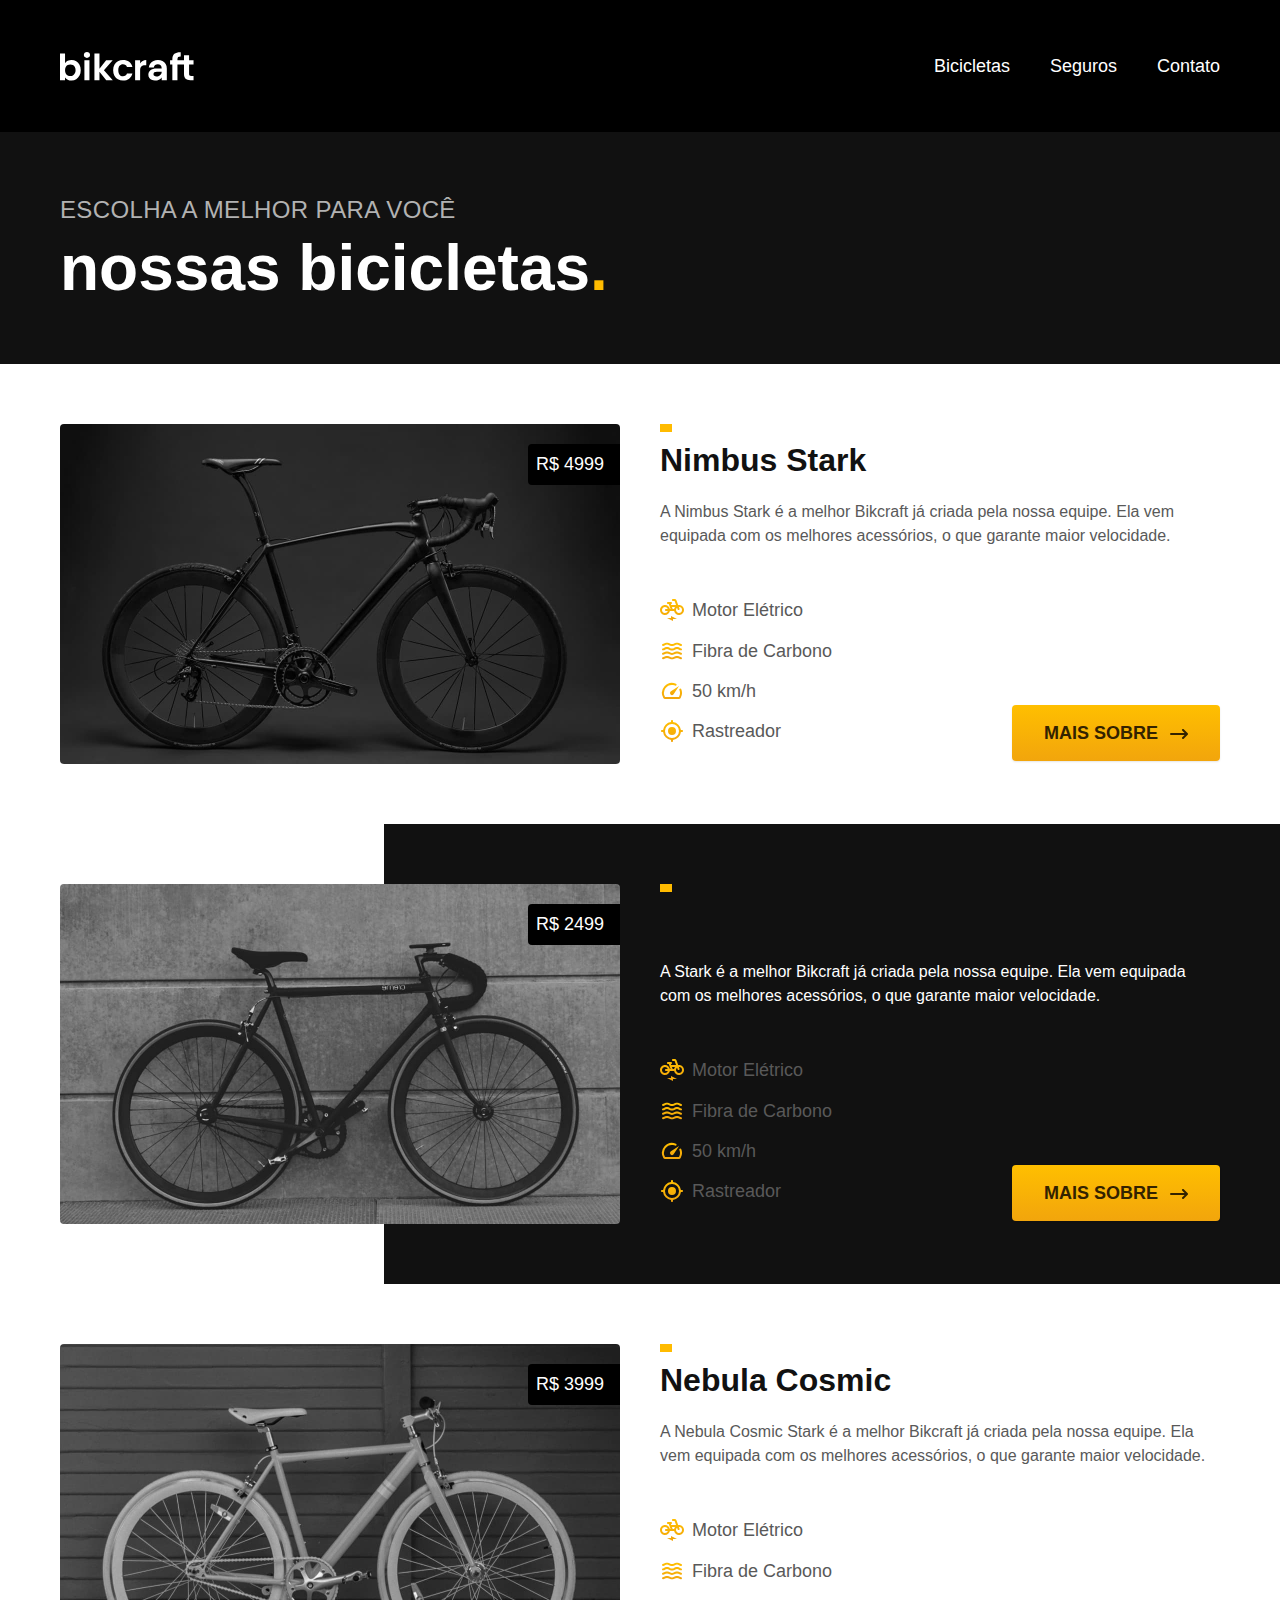
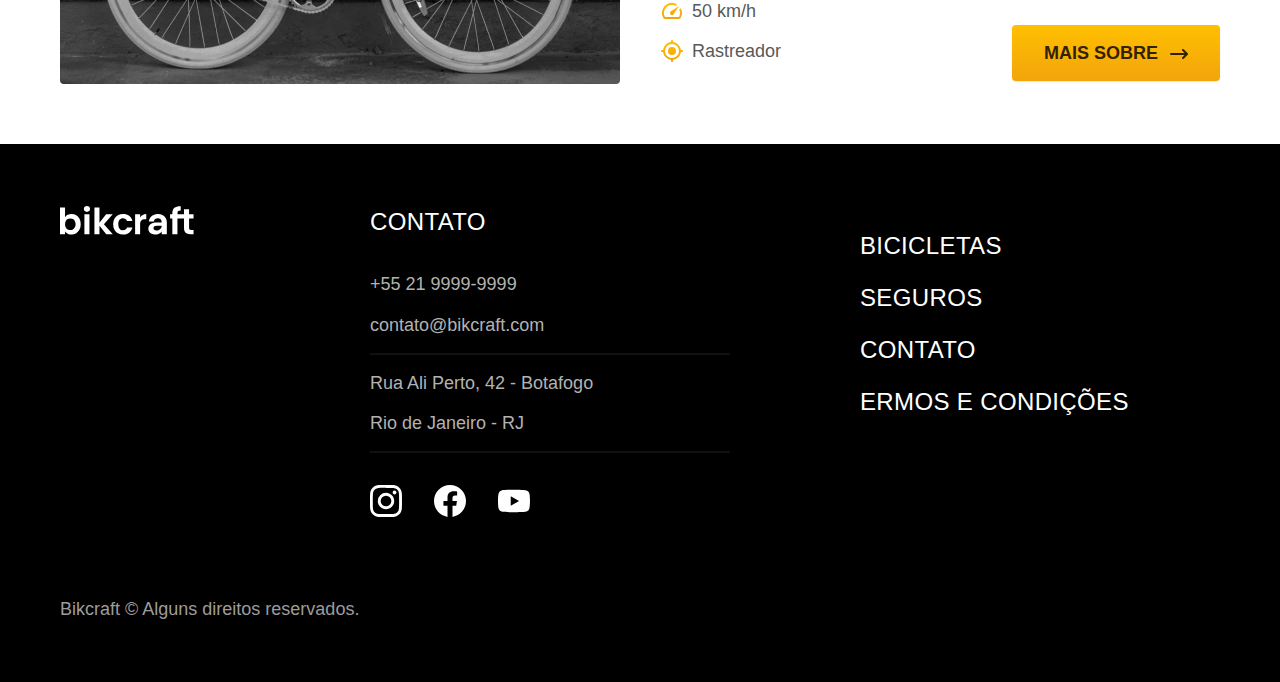
==== bicicletas.html @ 092a80c0 "update" ====
<!DOCTYPE html>
<html lang="en">
<head>
    <meta charset="UTF-8">
    <meta http-equiv="X-UA-Compatible" content="IE=edge">
    <meta name="viewport" content="width=device-width, initial-scale=1.0">
    <link rel="stylesheet" href="css/style.css">
    <title>Bicicletas | Bikcraft</title>
</head>
<body>
    <header class="header-bg">
        <div class="header">
            <a href="./">
                <img src="./img/bikcraft.svg" alt="Bikcraft">
            </a>
    
            <nav aria-label="primaria">
                <ul class="header-menu font-1-m cor-0">
                    <li><a href="./bicicletas.html">Bicicletas</a></li>
                    <li><a href="./seguros.html">Seguros</a></li>
                    <li><a href="./contato.html">Contato</a></li>
                </ul>
            </nav>
        </div>
    </header>
    <main>
        <div class="titulo-bg">
            <div class="titulo container">
                <p class="font-2-l-b cor-5">Escolha a melhor para você</p>
                <h1 class="font-1-xxl cor-0">nossas bicicletas<span class="cor-p1">.</span></h1>
            </div>
        </div>
       <div class="bicicletas container">
        <div class="bicicletas-imagem">
            <img src="./img/bicicletas/nimbus.jpg" alt="Bicicletas preta"/>
            <span class="font-2-m cor-0">R$ 4999</span>
        </div>
          <div class="bicicletas-conteudo">
            <h2 class="font-1-xl">Nimbus Stark</h2>
            <p class="font-2-s cor-8">A Nimbus Stark é a melhor Bikcraft já criada pela nossa equipe. Ela vem equipada com os melhores acessórios, o que
            garante maior velocidade.</p>
            <ul class="font-1-m cor-8">
                <li>
                    <img src="img/icones/eletrica.svg" alt="">
                    Motor Elétrico
                </li>
                <li>
                    <img src="img/icones/carbono.svg" alt="">
                    Fibra de Carbono
                </li>
                <li>
                    <img src="img/icones/velocidade.svg" alt="">
                    50 km/h
                </li>
                <li>
                    <img src="img/icones/rastreador.svg" alt="">
                    Rastreador
                </li>
            </ul>
            <a class="botao seta" href="./bicicletas/nimbus.html">Mais Sobre</a>
          </div>
          
       </div>
        <div class="bicicletas-bg">
            <div class="bicicletas container">
                <div class="bicicletas-imagem">
                    <img src="./img/bicicletas/magic.jpg" alt="Bicicletas preta" />
                    <span class="font-2-m cor-0">R$ 2499</span>
                </div>
                <div class="bicicletas-conteudo">
                    <h2 class="font-1-xl">Magic Might</h2>
                    <p class="font-2-s cor-0">A  Stark é a melhor Bikcraft já criada pela nossa equipe. Ela vem equipada com
                        os melhores acessórios, o que
                        garante maior velocidade.</p>
                        <ul class="font-1-m cor-8">
                            <li>
                                <img src="img/icones/eletrica.svg" alt="">
                                Motor Elétrico
                            </li>
                            <li>
                                <img src="img/icones/carbono.svg" alt="">
                                Fibra de Carbono
                            </li>
                            <li>
                                <img src="img/icones/velocidade.svg" alt="">
                                50 km/h
                            </li>
                            <li>
                                <img src="img/icones/rastreador.svg" alt="">
                                Rastreador
                            </li>
                        </ul>
                        <a class="botao seta" href="./bicicletas/nimbus.html">Mais Sobre</a>
                </div>
                
            </div>
        </div>
        <div class="bicicletas container">
            <div class="bicicletas-imagem">
                <img src="./img/bicicletas/nebula.jpg" alt="Bicicletas preta" />
                <span class="font-2-m cor-0">R$ 3999</span>
            </div>
            <div class="bicicletas-conteudo">
                <h2 class="font-1-xl">Nebula Cosmic</h2>
                <p class="font-2-s cor-8">A Nebula Cosmic Stark é a melhor Bikcraft já criada pela nossa equipe. Ela vem equipada com
                    os melhores acessórios, o que
                    garante maior velocidade.</p>
                <ul class="font-1-m cor-8">
                    <li>
                        <img src="img/icones/eletrica.svg" alt="">
                        Motor Elétrico
                    </li>
                    <li>
                        <img src="img/icones/carbono.svg" alt="">
                        Fibra de Carbono
                    </li>
                    <li>
                        <img src="img/icones/velocidade.svg" alt="">
                        50 km/h
                    </li>
                    <li>
                        <img src="img/icones/rastreador.svg" alt="">
                        Rastreador
                    </li>
                </ul>
                <a class="botao seta" href="./bicicletas/nimbus.html">Mais Sobre</a>
            </div>
            
        </div>
    </main>
    <footer class="footer-bg">
        <div class="footer container">
            <img src="./img/bikcraft.svg" alt="Bikcraft" />
            <div class="footer-contato">
                <h3 class="font-2-l-b cor-0">Contato</h3>
                <ul class="font-2-m cor-5">
                    <li><a href="tel:+552199999999">+55 21 9999-9999</a></li>
                    <li><a href="mailto:contato@bikcraft.com">contato@bikcraft.com</a></li>
                    <li>Rua Ali Perto, 42 - Botafogo</li>
                    <li>Rio de Janeiro - RJ</li>
                </ul>
                <div class="footer-redes">
                    <a href="#"><img src="img/redes/instagram.svg" alt="Intagram"></a>
                    <a href="#"><img src="img/redes/facebook.svg" alt="Facebook"></a>
                    <a href="#"><img src="img/redes/youtube.svg" alt="Youtube"></a>
                </div>
            </div>
            <nav>
                <ul class="font-2-l-b cor-0">
                    <li><a href="./bicicletas.html">Bicicletas</a></li>
                    <li><a href="./seguros.html">Seguros</a></li>
                    <li><a href="./contato.html">Contato</a></li>
                    <li><a href="./termos.html">ermos e Condições</a></li>
                </ul>
            </nav>
            <p class="footer-copy font-2-m cor-6">Bikcraft © Alguns direitos reservados.</p>
        </div>
    </footer>
</body>
</html>
---- css/style.css ----
@import "./global/global.css";
@import "./utilidades/tipografia.css";
@import "./utilidades/cores.css";

@import "./global/header.css";
@import "./global/footer.css";

/* Utilidades */
@import "./utilidades/componentes.css";

/* Home */
@import "./home/introducao.css";
@import "./home/tecnologia.css";
@import "./home/parceiros.css";
@import "./home/depoimento.css";

/*Bicicletas*/

@import "./bicicletas/bicicletas-lista.css";

/*Seguros*/

@import "./seguros/seguros.css";

/*Termos*/
@import "./termos/termos.css";

/*Bicicletas*/
@import "./bicicletas/bicicletas.css";
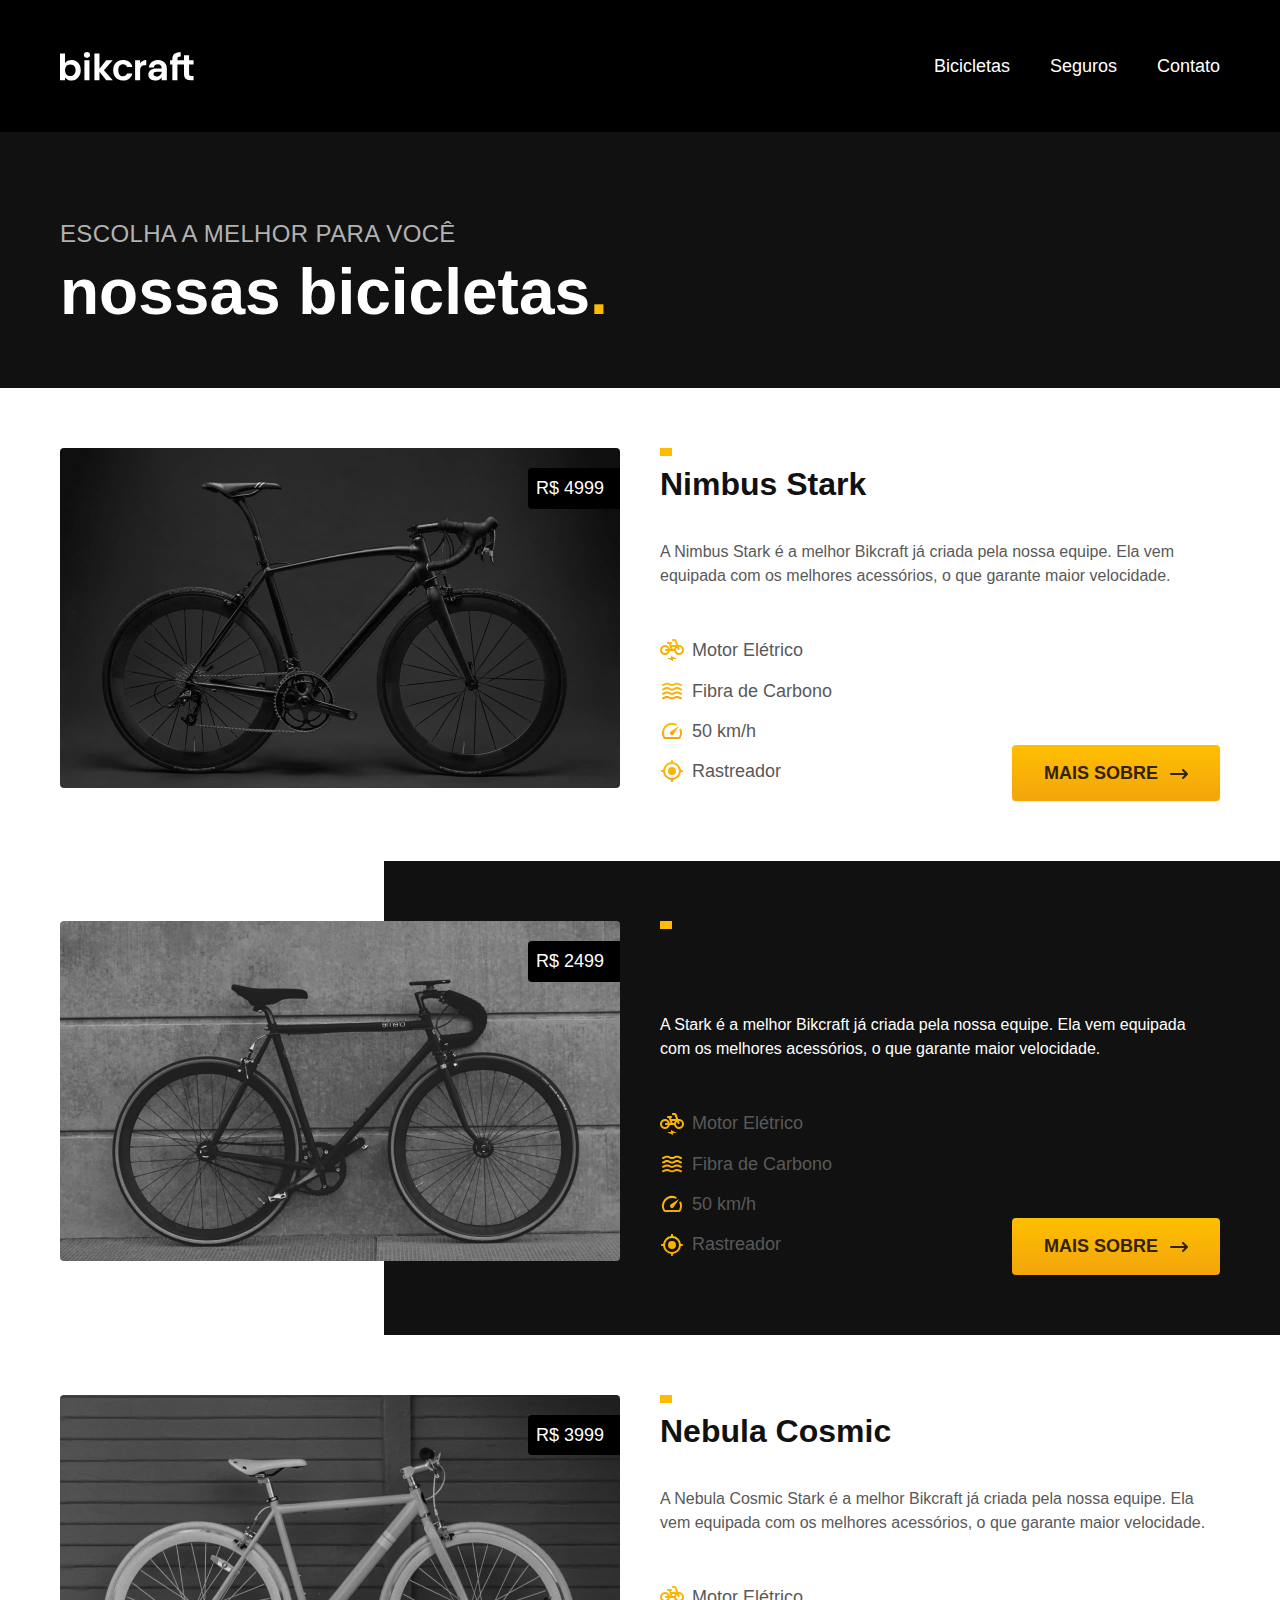
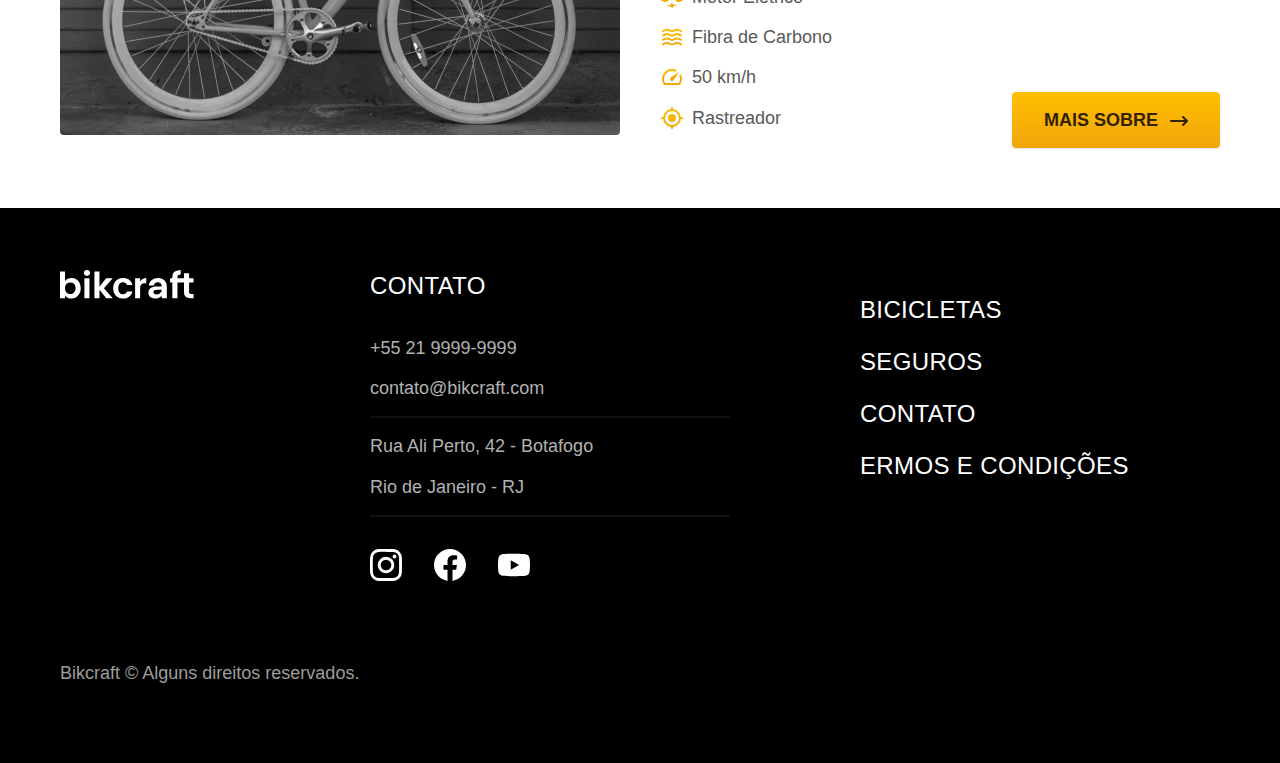
==== commit c35bcae8: "update" ====
--- a/bicicletas.html
+++ b/bicicletas.html
@@ -4,13 +4,13 @@
     <meta charset="UTF-8">
     <meta http-equiv="X-UA-Compatible" content="IE=edge">
     <meta name="viewport" content="width=device-width, initial-scale=1.0">
-    <link rel="stylesheet" href="css/style.css">
+    <link rel="stylesheet" href="./css/style.css">
     <title>Bicicletas | Bikcraft</title>
 </head>
 <body>
     <header class="header-bg">
         <div class="header">
-            <a href="./">
+            <a href="./index.html">
                 <img src="./img/bikcraft.svg" alt="Bikcraft">
             </a>
     
--- a/css/style.css
+++ b/css/style.css
@@ -7,6 +7,7 @@
 
 /* Utilidades */
 @import "./utilidades/componentes.css";
+@import "./utilidades/formulario.css";
 
 /* Home */
 @import "./home/introducao.css";
@@ -18,12 +19,19 @@
 
 @import "./bicicletas/bicicletas-lista.css";
 
+/*Bicicleta*/
+@import "./bicicleta/bicicleta.css";
+@import "./bicicleta/seguro.css";
 /*Seguros*/
-
 @import "./seguros/seguros.css";
-
+@import "./seguros/vantagens.css";
+@import "./seguros/pergunta.css";
 /*Termos*/
 @import "./termos/termos.css";
 
+/* Contato */
+@import "./contato/contato.css";
+@import "./contato/lojas.css";
+
 /*Bicicletas*/
 @import "./bicicletas/bicicletas.css";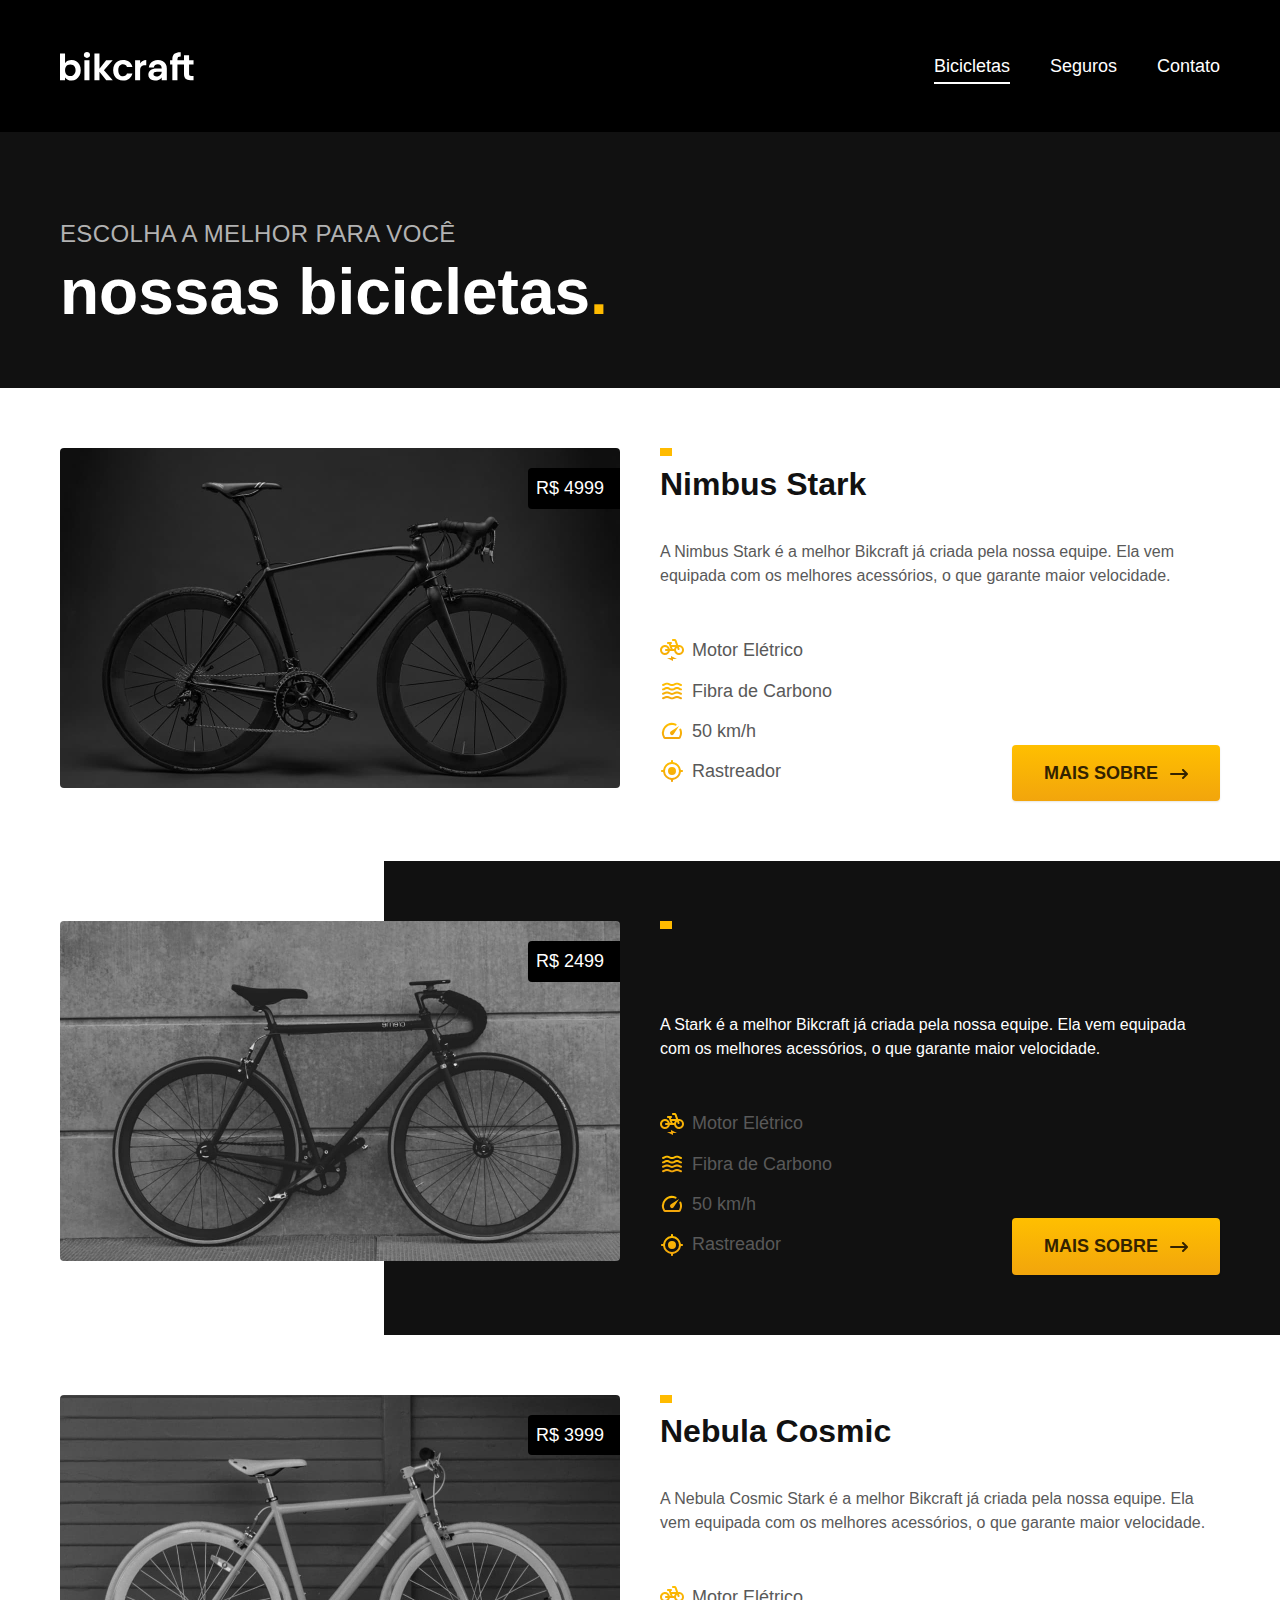
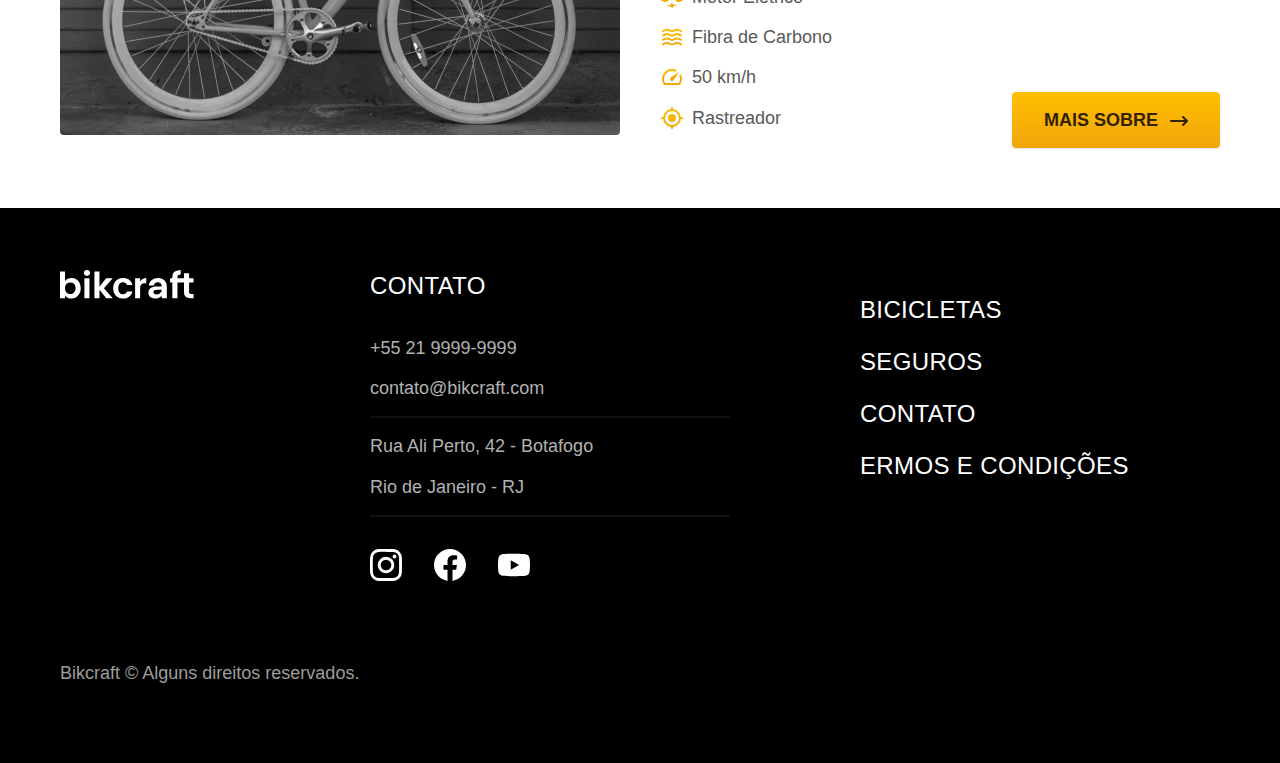
==== commit 450fe00a: "update" ====
--- a/bicicletas.html
+++ b/bicicletas.html
@@ -1,19 +1,22 @@
 <!DOCTYPE html>
 <html lang="en">
+
 <head>
     <meta charset="UTF-8">
     <meta http-equiv="X-UA-Compatible" content="IE=edge">
     <meta name="viewport" content="width=device-width, initial-scale=1.0">
+    <link rel="shortcut icon" href="./favicon.svg" type="image/svg+xml">
     <link rel="stylesheet" href="./css/style.css">
     <title>Bicicletas | Bikcraft</title>
 </head>
+
 <body>
     <header class="header-bg">
         <div class="header">
             <a href="./index.html">
                 <img src="./img/bikcraft.svg" alt="Bikcraft">
             </a>
-    
+
             <nav aria-label="primaria">
                 <ul class="header-menu font-1-m cor-0">
                     <li><a href="./bicicletas.html">Bicicletas</a></li>
@@ -30,37 +33,38 @@
                 <h1 class="font-1-xxl cor-0">nossas bicicletas<span class="cor-p1">.</span></h1>
             </div>
         </div>
-       <div class="bicicletas container">
-        <div class="bicicletas-imagem">
-            <img src="./img/bicicletas/nimbus.jpg" alt="Bicicletas preta"/>
-            <span class="font-2-m cor-0">R$ 4999</span>
+        <div class="bicicletas container">
+            <div class="bicicletas-imagem">
+                <img src="./img/bicicletas/nimbus.jpg" alt="Bicicletas preta" />
+                <span class="font-2-m cor-0">R$ 4999</span>
+            </div>
+            <div class="bicicletas-conteudo">
+                <h2 class="font-1-xl">Nimbus Stark</h2>
+                <p class="font-2-s cor-8">A Nimbus Stark é a melhor Bikcraft já criada pela nossa equipe. Ela vem
+                    equipada com os melhores acessórios, o que
+                    garante maior velocidade.</p>
+                <ul class="font-1-m cor-8">
+                    <li>
+                        <img src="img/icones/eletrica.svg" alt="">
+                        Motor Elétrico
+                    </li>
+                    <li>
+                        <img src="img/icones/carbono.svg" alt="">
+                        Fibra de Carbono
+                    </li>
+                    <li>
+                        <img src="img/icones/velocidade.svg" alt="">
+                        50 km/h
+                    </li>
+                    <li>
+                        <img src="img/icones/rastreador.svg" alt="">
+                        Rastreador
+                    </li>
+                </ul>
+                <a class="botao seta" href="./bicicletas/nimbus.html">Mais Sobre</a>
+            </div>
+
         </div>
-          <div class="bicicletas-conteudo">
-            <h2 class="font-1-xl">Nimbus Stark</h2>
-            <p class="font-2-s cor-8">A Nimbus Stark é a melhor Bikcraft já criada pela nossa equipe. Ela vem equipada com os melhores acessórios, o que
-            garante maior velocidade.</p>
-            <ul class="font-1-m cor-8">
-                <li>
-                    <img src="img/icones/eletrica.svg" alt="">
-                    Motor Elétrico
-                </li>
-                <li>
-                    <img src="img/icones/carbono.svg" alt="">
-                    Fibra de Carbono
-                </li>
-                <li>
-                    <img src="img/icones/velocidade.svg" alt="">
-                    50 km/h
-                </li>
-                <li>
-                    <img src="img/icones/rastreador.svg" alt="">
-                    Rastreador
-                </li>
-            </ul>
-            <a class="botao seta" href="./bicicletas/nimbus.html">Mais Sobre</a>
-          </div>
-          
-       </div>
         <div class="bicicletas-bg">
             <div class="bicicletas container">
                 <div class="bicicletas-imagem">
@@ -69,30 +73,31 @@
                 </div>
                 <div class="bicicletas-conteudo">
                     <h2 class="font-1-xl">Magic Might</h2>
-                    <p class="font-2-s cor-0">A  Stark é a melhor Bikcraft já criada pela nossa equipe. Ela vem equipada com
+                    <p class="font-2-s cor-0">A Stark é a melhor Bikcraft já criada pela nossa equipe. Ela vem equipada
+                        com
                         os melhores acessórios, o que
                         garante maior velocidade.</p>
-                        <ul class="font-1-m cor-8">
-                            <li>
-                                <img src="img/icones/eletrica.svg" alt="">
-                                Motor Elétrico
-                            </li>
-                            <li>
-                                <img src="img/icones/carbono.svg" alt="">
-                                Fibra de Carbono
-                            </li>
-                            <li>
-                                <img src="img/icones/velocidade.svg" alt="">
-                                50 km/h
-                            </li>
-                            <li>
-                                <img src="img/icones/rastreador.svg" alt="">
-                                Rastreador
-                            </li>
-                        </ul>
-                        <a class="botao seta" href="./bicicletas/nimbus.html">Mais Sobre</a>
+                    <ul class="font-1-m cor-8">
+                        <li>
+                            <img src="img/icones/eletrica.svg" alt="">
+                            Motor Elétrico
+                        </li>
+                        <li>
+                            <img src="img/icones/carbono.svg" alt="">
+                            Fibra de Carbono
+                        </li>
+                        <li>
+                            <img src="img/icones/velocidade.svg" alt="">
+                            50 km/h
+                        </li>
+                        <li>
+                            <img src="img/icones/rastreador.svg" alt="">
+                            Rastreador
+                        </li>
+                    </ul>
+                    <a class="botao seta" href="./bicicletas/nimbus.html">Mais Sobre</a>
                 </div>
-                
+
             </div>
         </div>
         <div class="bicicletas container">
@@ -102,7 +107,8 @@
             </div>
             <div class="bicicletas-conteudo">
                 <h2 class="font-1-xl">Nebula Cosmic</h2>
-                <p class="font-2-s cor-8">A Nebula Cosmic Stark é a melhor Bikcraft já criada pela nossa equipe. Ela vem equipada com
+                <p class="font-2-s cor-8">A Nebula Cosmic Stark é a melhor Bikcraft já criada pela nossa equipe. Ela vem
+                    equipada com
                     os melhores acessórios, o que
                     garante maior velocidade.</p>
                 <ul class="font-1-m cor-8">
@@ -125,7 +131,7 @@
                 </ul>
                 <a class="botao seta" href="./bicicletas/nimbus.html">Mais Sobre</a>
             </div>
-            
+
         </div>
     </main>
     <footer class="footer-bg">
@@ -156,5 +162,7 @@
             <p class="footer-copy font-2-m cor-6">Bikcraft © Alguns direitos reservados.</p>
         </div>
     </footer>
+    <script src="./js/script.js"></script>
 </body>
+
 </html>--- a/css/style.css
+++ b/css/style.css
@@ -8,7 +8,8 @@
 /* Utilidades */
 @import "./utilidades/componentes.css";
 @import "./utilidades/formulario.css";
-
+@import "./utilidades/cores.css";
+@import "./utilidades/animacao.css";
 /* Home */
 @import "./home/introducao.css";
 @import "./home/tecnologia.css";
@@ -33,5 +34,8 @@
 @import "./contato/contato.css";
 @import "./contato/lojas.css";
 
+/*Contato*/
+@import "./orcamento/orcamento.css";
+
 /*Bicicletas*/
 @import "./bicicletas/bicicletas.css";